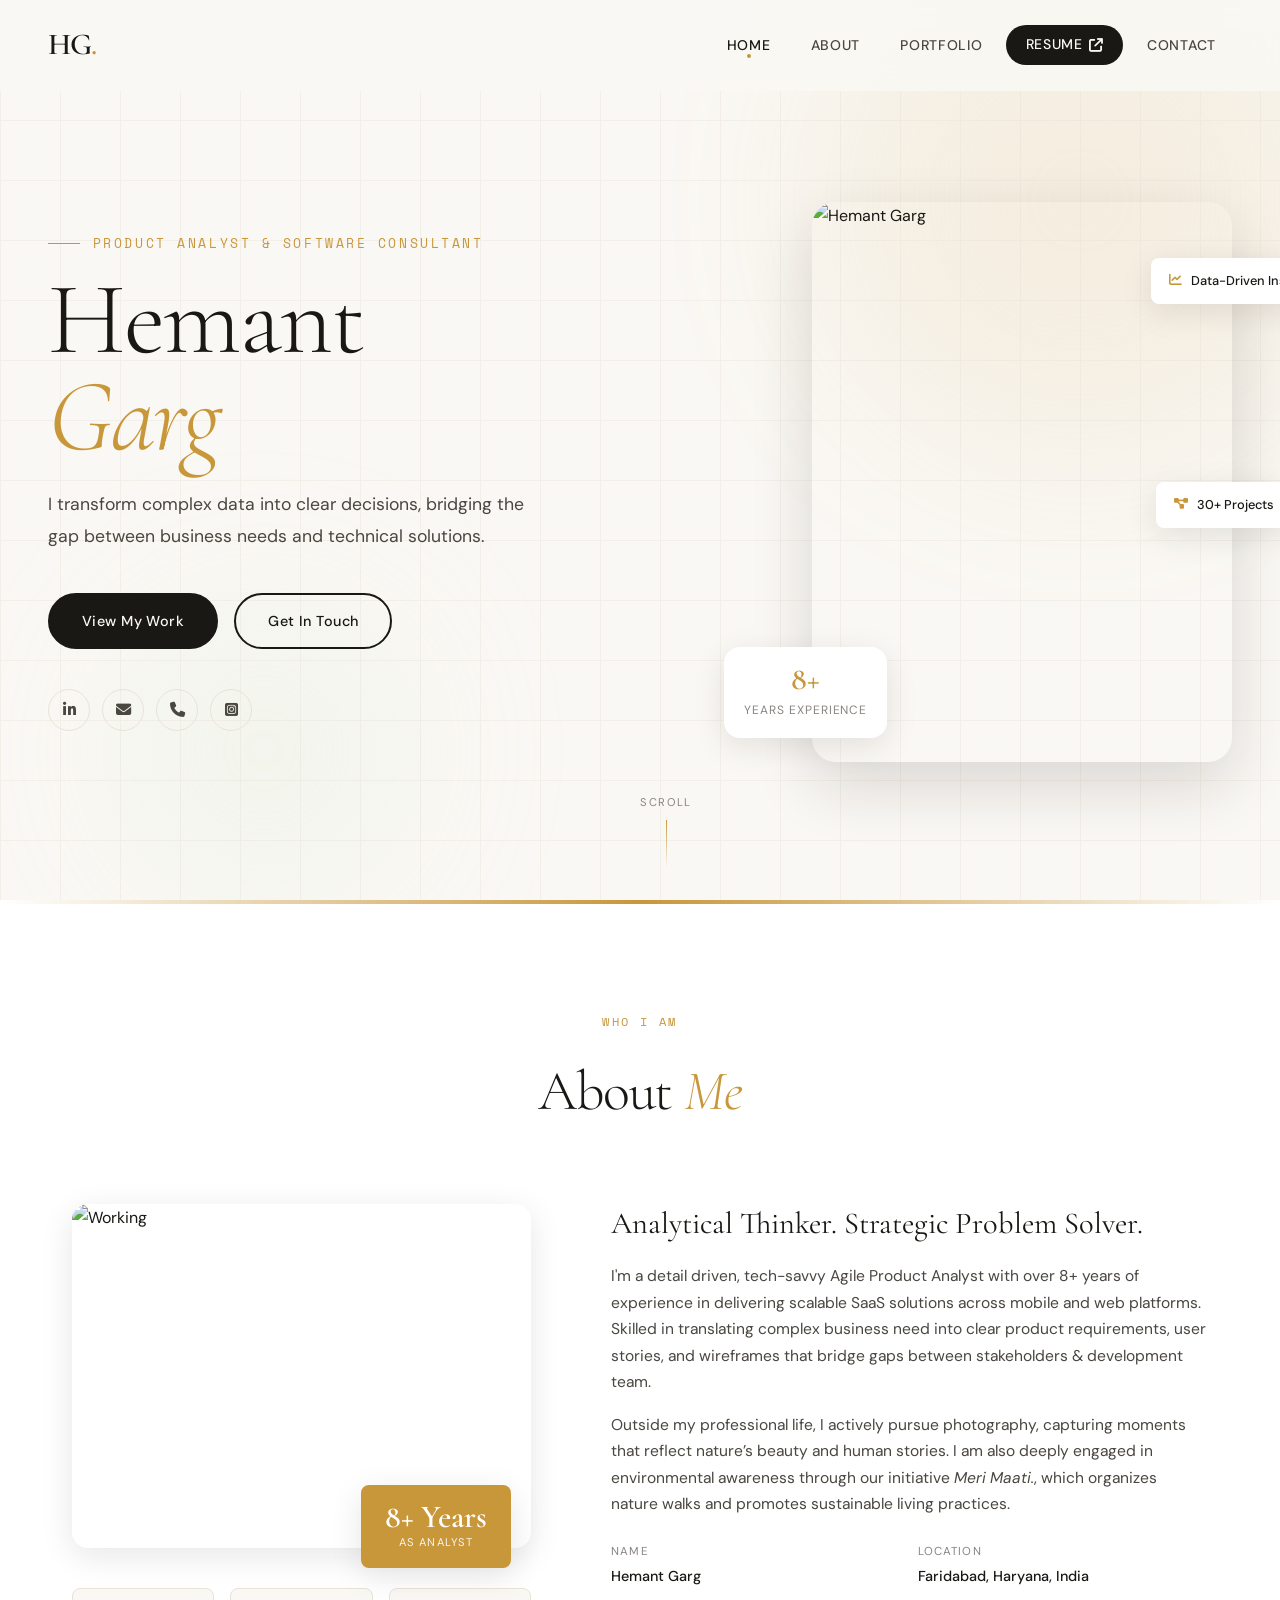
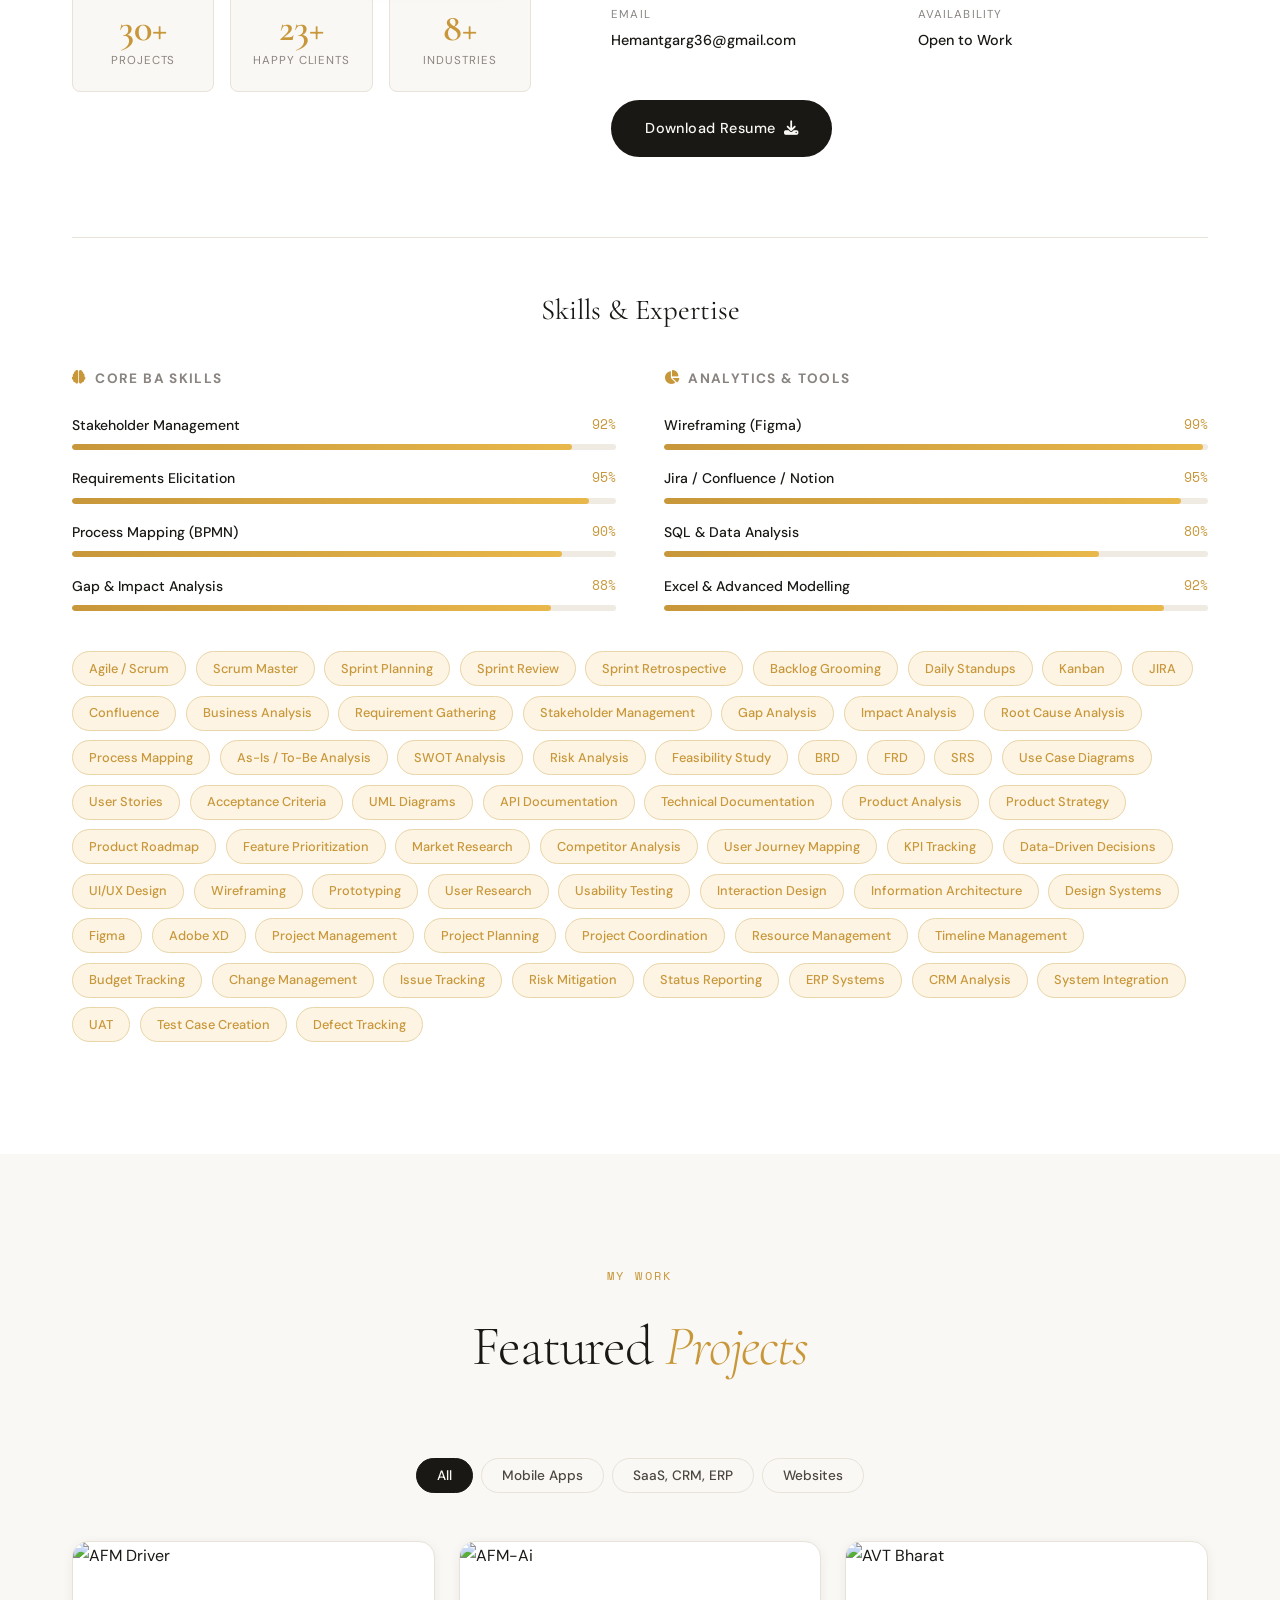
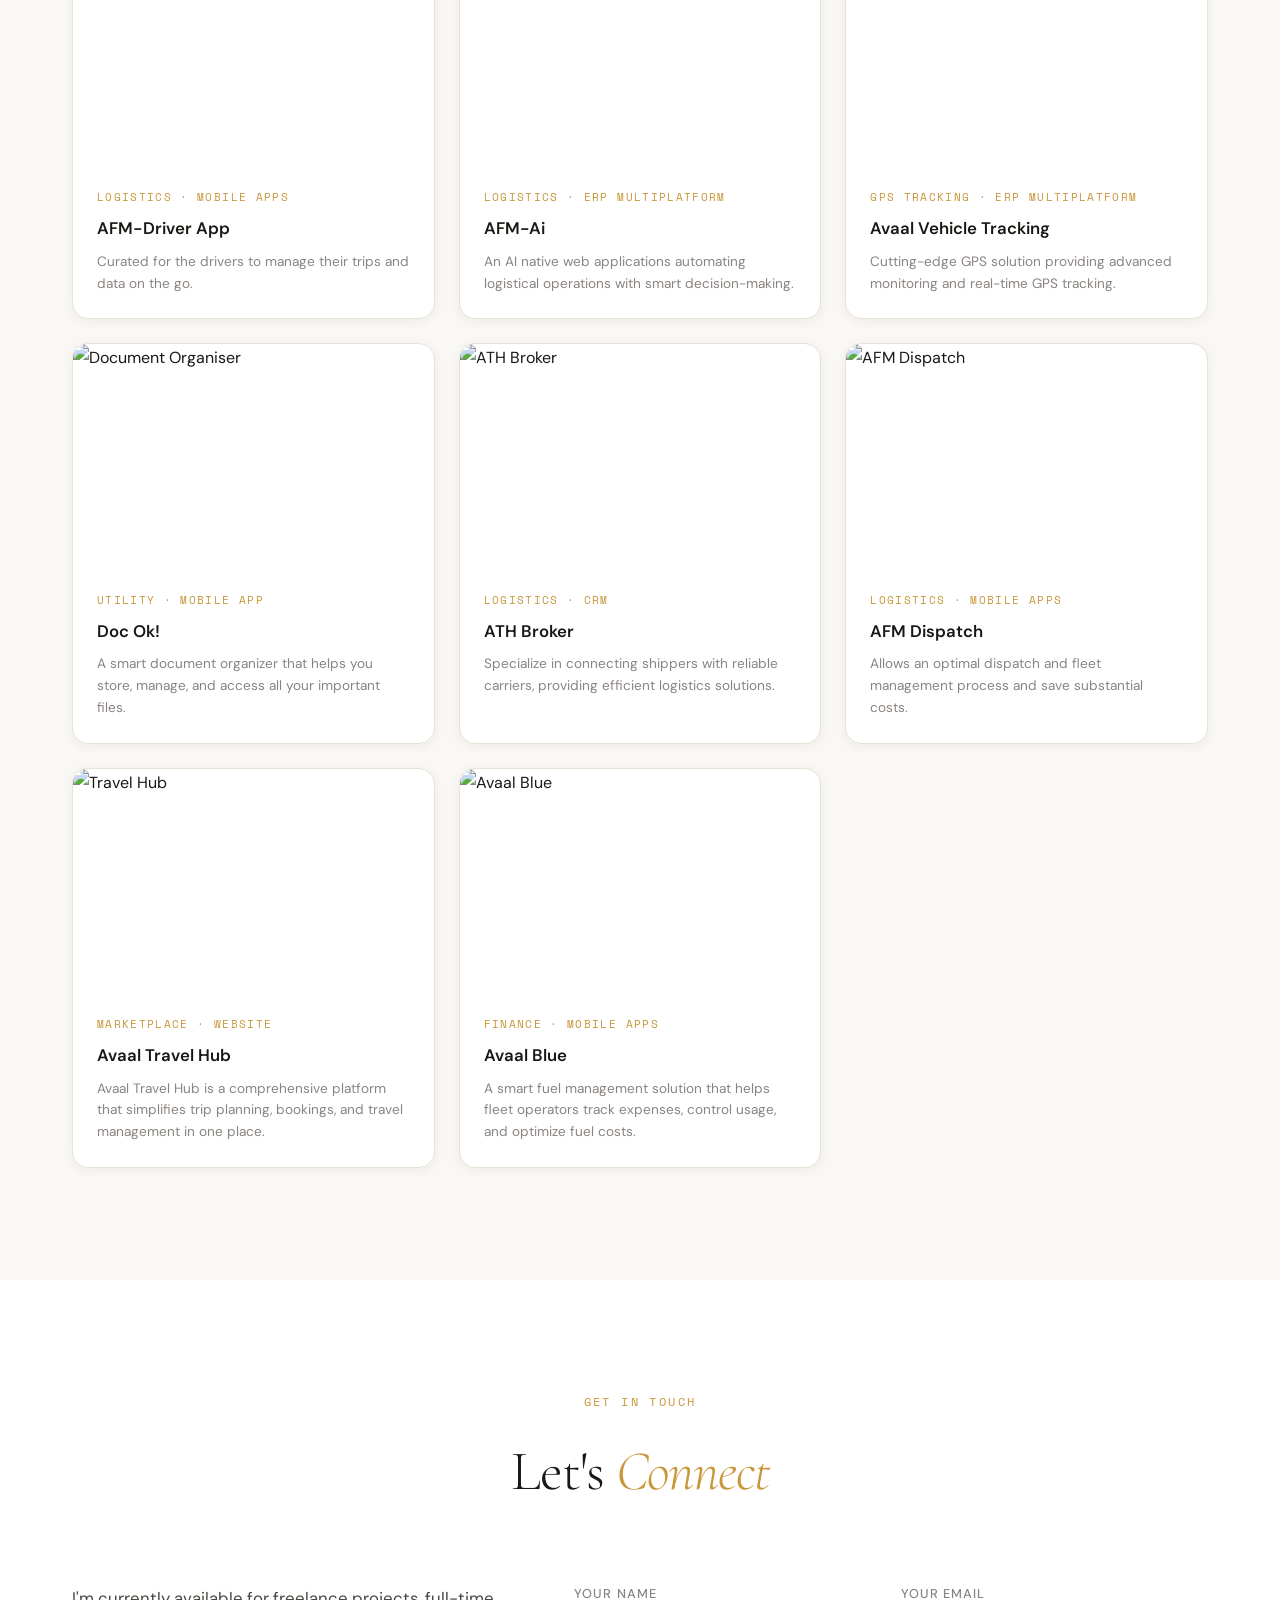
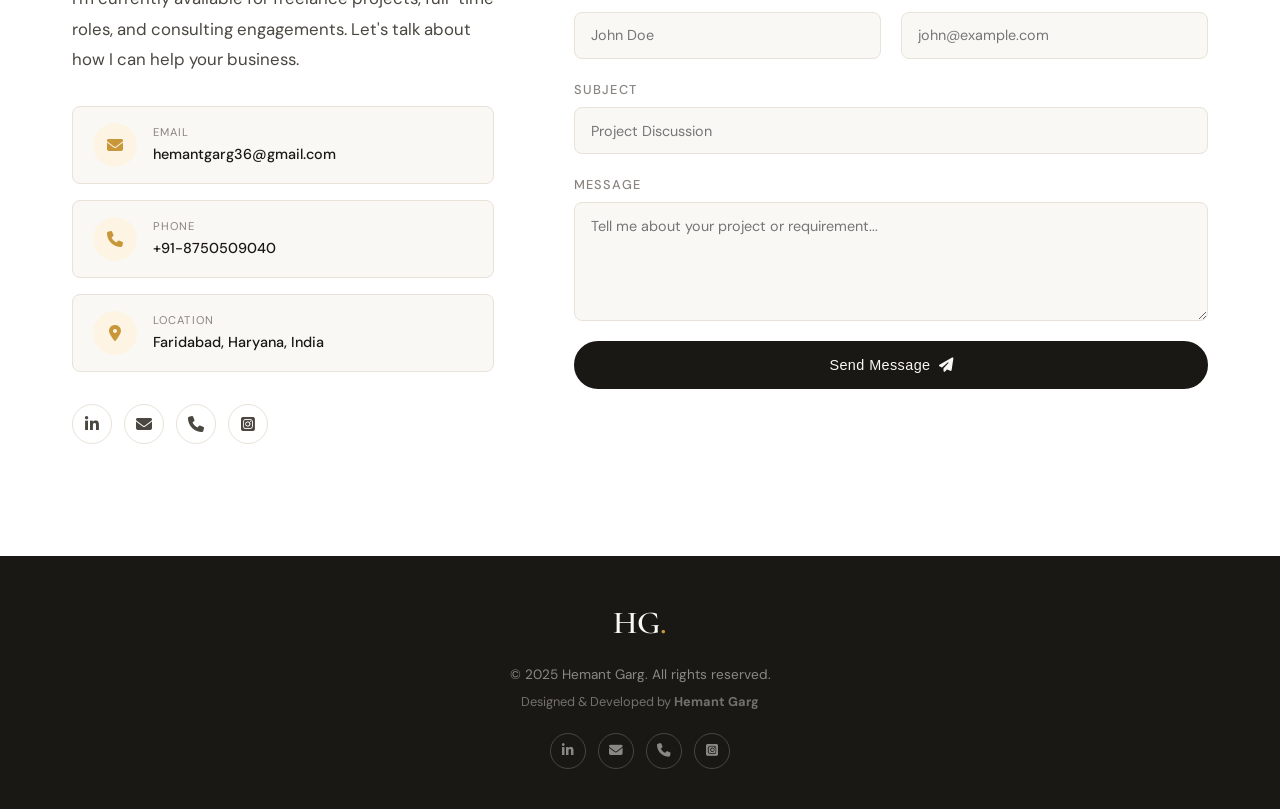
==== index.html @ 03cb3805 "Website Changes" ====
<!DOCTYPE html>
<html lang="en">
<head>
  <meta charset="UTF-8" />
  <meta name="viewport" content="width=device-width, initial-scale=1.0"/>
  
  <title>Hemant Garg | Product Analyst | Scrum Master | Agile | SaaS | Requirement Gathering | Stakeholder Management | UAT | Jira | UI/UX Design</title>
  <meta name="description" content="Hemant Garg is a product analyst having years of experience in IT and Business Analysis, expertise in requirements gathering, process improvement, stakeholder management, documentation, and project coordination. Skilled in Agile methodologies, Jira, Confluence, and SQL." />
  <meta name="keywords" content="Business Analyst, IT Business Analyst, Agile Business Analyst, Requirements Gathering, User Stories, Wireframing, Process Improvement, Project Coordination, SDLC, Data Analysis, Stakeholder Management, Functional Specifications, Use Cases, Business Process Modeling, Jira, Confluence, SQL, UAT, Documentation, Product Development, IT Consulting, Business Analysis Portfolio" />
  
  
  <title>Hemant Garg | Product Analyst</title>
  <link rel="stylesheet" href="css/style.css" />
  <link rel="preconnect" href="https://fonts.googleapis.com">
  <link rel="preconnect" href="https://fonts.gstatic.com" crossorigin>
  <link href="https://fonts.googleapis.com/css2?family=Cormorant+Garamond:ital,wght@0,300;0,400;0,600;1,300;1,400&family=DM+Sans:wght@300;400;500;600&family=Space+Mono:wght@400;700&display=swap" rel="stylesheet">
  <link rel="stylesheet" href="https://cdnjs.cloudflare.com/ajax/libs/font-awesome/6.5.0/css/all.min.css"/>
</head>
<body>

<!-- NAV -->
<nav id="navbar">
  <div class="nav-logo">HG<span class="dot">.</span></div>
  <ul class="nav-links">
    <li><a href="#home" class="nav-link active">Home</a></li>
    <li><a href="#about" class="nav-link">About</a></li>
    <li><a href="#portfolio" class="nav-link">Portfolio</a></li>
    <li><a href="resume.pdf" target="_blank" class="nav-link nav-resume-btn">Resume <i class="fa-solid fa-arrow-up-right-from-square"></i></a></li>
    <li><a href="#contact" class="nav-link">Contact</a></li>
  </ul>
  <div class="hamburger" id="hamburger">
    <span></span><span></span><span></span>
  </div>
</nav>

<!-- MOBILE MENU -->
<div class="mobile-menu" id="mobileMenu">
  <ul>
    <li><a href="#home" onclick="closeMobile()">Home</a></li>
    <li><a href="#about" onclick="closeMobile()">About</a></li>
    <li><a href="#portfolio" onclick="closeMobile()">Portfolio</a></li>
    <li><a href="resume.pdf" target="_blank" onclick="closeMobile()">Resume ↗</a></li>
    <li><a href="#contact" onclick="closeMobile()">Contact</a></li>
  </ul>
</div>

<!-- HERO -->
<section id="home" class="hero">
  <div class="hero-bg">
    <div class="hero-blob blob1"></div>
    <div class="hero-blob blob2"></div>
    <div class="hero-grid"></div>
  </div>
  <div class="hero-content">
    <div class="hero-text">
      <p class="hero-eyebrow reveal-up">Product Analyst & Software Consultant</p>
      <h1 class="hero-name reveal-up delay-1">Hemant<br/><em>Garg</em></h1>
      <p class="hero-tagline reveal-up delay-2">I transform complex data into clear decisions, bridging the gap between business needs and technical solutions.</p>
      <div class="hero-ctas reveal-up delay-3">
        <a href="#portfolio" class="btn-primary">View My Work</a>
        <a href="#contact" class="btn-outline">Get In Touch</a>
      </div>
      <div class="social-links reveal-up delay-4">
        <a target="_blank" href="https://www.linkedin.com/in/hemant-garg-b49b9211a/" title="LinkedIn" aria-label="LinkedIn"><i class="fab fa-linkedin-in"></i></a>
        <a href="mailto:hemantgarg36@gmail.com" class="social-icon" title="Email" aria-label="Email">
            <i class="fas fa-envelope"></i>
        </a>
        <a href="tel:+918750509040" title="Call" aria-label="Call"><i class="fa-solid fa-phone"></i></a>
        <a target="_blank" href="https://www.instagram.com/travloper/" title="Instagram" aria-label="Instagram"><i class="fa-brands fa-square-instagram"></i></a>
      </div>
    </div>
    <div class="hero-image-wrap reveal-right delay-2">
      <div class="hero-img-frame">
        <img src="../portfolio/images/profile.png" alt="Hemant Garg" class="hero-img" />
        <div class="img-badge">
          <span class="badge-num">8+</span>
          <span class="badge-text">Years Experience</span>
        </div>
      </div>
      <div class="floating-card card-1">
        <i class="fas fa-chart-line"></i>
        <span>Data-Driven Insights</span>
      </div>
      <div class="floating-card card-2">
        <i class="fas fa-project-diagram"></i>
        <span>30+ Projects</span>
      </div>
    </div>
  </div>
  <div class="scroll-indicator">
    <span>Scroll</span>
    <div class="scroll-line"></div>
  </div>
</section>

<!-- ABOUT -->
<section id="about" class="about">
  <div class="section-container">
    <div class="section-header">
      <span class="section-label">Who I Am</span>
      <h2 class="section-title">About <em>Me</em></h2>
    </div>
    <div class="about-grid">
      <div class="about-left fade-in">
        <div class="about-img-container">
          <img src="https://images.unsplash.com/photo-1551836022-4c4c79ecde51?w=500&q=80" alt="Working" class="about-img"/>
          <div class="about-exp-badge">
            <div class="exp-number">8+ Years</div>
            <div class="exp-label">as Analyst</div>
          </div>
        </div>
        <div class="about-stats">
          <div class="stat-card">
            <div class="stat-num" data-target="30">0</div>
            <div class="stat-label">Projects</div>
          </div>
          <div class="stat-card">
            <div class="stat-num" data-target="23">0</div>
            <div class="stat-label">Happy Clients</div>
          </div>
          <div class="stat-card">
            <div class="stat-num" data-target="8">0</div>
            <div class="stat-label">Industries</div>
          </div>
        </div>
      </div>
      <div class="about-right fade-in delay-1">
        <h4 class="about-heading">Analytical Thinker. Strategic Problem Solver.</h4>
        <p class="about-text">I'm a detail driven, tech-savvy Agile Product Analyst with over 8+ years of experience in delivering scalable SaaS solutions across mobile and web platforms. Skilled in translating complex business need into clear product requirements, user stories, and wireframes that bridge gaps between stakeholders & development team.</p>
        <p class="about-text">Outside my professional life, I actively pursue photography, capturing moments that reflect nature’s beauty and human stories. I am also deeply engaged in environmental awareness through our initiative <a target="_blank" href="https://merimaati.in"><i>Meri Maati.</i></a>, which organizes nature walks and promotes sustainable living practices.</p>
        <div class="about-info-grid">
          <div class="info-item"><span class="info-label">Name</span><span class="info-val">Hemant Garg</span></div>
          <div class="info-item"><span class="info-label">Location</span><span class="info-val">Faridabad, Haryana, India</span></div>
          <div class="info-item"><span class="info-label">Email</span><span class="info-val">Hemantgarg36@gmail.com</span></div>
          <div class="info-item"><span class="info-label">Availability</span><span class="info-val">Open to Work</span></div>
        </div>
        <a href="resume.pdf" target="_blank" class="btn-primary mt-2">Download Resume <i class="fas fa-download"></i></a>
      </div>
    </div>

    <!-- SKILLS -->
    <div class="skills-section fade-in">
      <h3 class="skills-title">Skills & Expertise</h3>
      <div class="skills-grid">
        <div class="skill-category">
          <h4><i class="fas fa-brain"></i> Core BA Skills</h4>
          <div class="skill-bars">
            <div class="skill-bar-item">
              <div class="skill-bar-label"><span>Stakeholder Management</span><span class="skill-pct">92%</span></div>
              <div class="skill-bar-track"><div class="skill-bar-fill" data-width="92"></div></div>
            </div>
            <div class="skill-bar-item">
              <div class="skill-bar-label"><span>Requirements Elicitation</span><span class="skill-pct">95%</span></div>
              <div class="skill-bar-track"><div class="skill-bar-fill" data-width="95"></div></div>
            </div>
            <div class="skill-bar-item">
              <div class="skill-bar-label"><span>Process Mapping (BPMN)</span><span class="skill-pct">90%</span></div>
              <div class="skill-bar-track"><div class="skill-bar-fill" data-width="90"></div></div>
            </div>
            <div class="skill-bar-item">
              <div class="skill-bar-label"><span>Gap & Impact Analysis</span><span class="skill-pct">88%</span></div>
              <div class="skill-bar-track"><div class="skill-bar-fill" data-width="88"></div></div>
            </div>

          </div>
        </div>
        <div class="skill-category">
          <h4><i class="fas fa-chart-pie"></i> Analytics & Tools</h4>
          <div class="skill-bars">
            <div class="skill-bar-item">
              <div class="skill-bar-label"><span>Wireframing (Figma)</span><span class="skill-pct">99%</span></div>
              <div class="skill-bar-track"><div class="skill-bar-fill" data-width="99"></div></div>
            </div>
            <div class="skill-bar-item">
              <div class="skill-bar-label"><span>Jira / Confluence / Notion</span><span class="skill-pct">95%</span></div>
              <div class="skill-bar-track"><div class="skill-bar-fill" data-width="95"></div></div>
            </div>
            <div class="skill-bar-item">
              <div class="skill-bar-label"><span>SQL & Data Analysis</span><span class="skill-pct">80%</span></div>
              <div class="skill-bar-track"><div class="skill-bar-fill" data-width="80"></div></div>
            </div>
            <div class="skill-bar-item">
              <div class="skill-bar-label"><span>Excel & Advanced Modelling</span><span class="skill-pct">92%</span></div>
              <div class="skill-bar-track"><div class="skill-bar-fill" data-width="92"></div></div>
            </div>
            
          </div>
        </div>
      </div>

      <!-- TAG CLOUD -->
      <div class="tag-cloud">
        <!-- Agile / Scrum -->
        <span class="tag">Agile / Scrum</span>
        <span class="tag">Scrum Master</span>
        <span class="tag">Sprint Planning</span>
        <span class="tag">Sprint Review</span>
        <span class="tag">Sprint Retrospective</span>
        <span class="tag">Backlog Grooming</span>
        <span class="tag">Daily Standups</span>
        <span class="tag">Kanban</span>
        <span class="tag">JIRA</span>
        <span class="tag">Confluence</span>

        <!-- Business Analysis -->
        <span class="tag">Business Analysis</span>
        <span class="tag">Requirement Gathering</span>
        <span class="tag">Stakeholder Management</span>
        <span class="tag">Gap Analysis</span>
        <span class="tag">Impact Analysis</span>
        <span class="tag">Root Cause Analysis</span>
        <span class="tag">Process Mapping</span>
        <span class="tag">As-Is / To-Be Analysis</span>
        <span class="tag">SWOT Analysis</span>
        <span class="tag">Risk Analysis</span>
        <span class="tag">Feasibility Study</span>

        <!-- Documentation -->
        <span class="tag">BRD</span>
        <span class="tag">FRD</span>
        <span class="tag">SRS</span>
        <span class="tag">Use Case Diagrams</span>
        <span class="tag">User Stories</span>
        <span class="tag">Acceptance Criteria</span>
        <span class="tag">UML Diagrams</span>
        <span class="tag">API Documentation</span>
        <span class="tag">Technical Documentation</span>

        <!-- Product Analysis -->
        <span class="tag">Product Analysis</span>
        <span class="tag">Product Strategy</span>
        <span class="tag">Product Roadmap</span>
        <span class="tag">Feature Prioritization</span>
        <span class="tag">Market Research</span>
        <span class="tag">Competitor Analysis</span>
        <span class="tag">User Journey Mapping</span>
        <span class="tag">KPI Tracking</span>
        <span class="tag">Data-Driven Decisions</span>

        <!-- UI/UX -->
        <span class="tag">UI/UX Design</span>
        <span class="tag">Wireframing</span>
        <span class="tag">Prototyping</span>
        <span class="tag">User Research</span>
        <span class="tag">Usability Testing</span>
        <span class="tag">Interaction Design</span>
        <span class="tag">Information Architecture</span>
        <span class="tag">Design Systems</span>
        <span class="tag">Figma</span>
        <span class="tag">Adobe XD</span>

        <!-- Project Management -->
        <span class="tag">Project Management</span>
        <span class="tag">Project Planning</span>
        <span class="tag">Project Coordination</span>
        <span class="tag">Resource Management</span>
        <span class="tag">Timeline Management</span>
        <span class="tag">Budget Tracking</span>
        <span class="tag">Change Management</span>
        <span class="tag">Issue Tracking</span>
        <span class="tag">Risk Mitigation</span>
        <span class="tag">Status Reporting</span>

        <!-- Systems -->
        <span class="tag">ERP Systems</span>
        <span class="tag">CRM Analysis</span>
        <span class="tag">System Integration</span>

        <!-- Testing -->
        <span class="tag">UAT</span>
        <span class="tag">Test Case Creation</span>
        <span class="tag">Defect Tracking</span>
      </div>
    </div>
  </div>
</section>

<!-- PORTFOLIO -->
<section id="portfolio" class="portfolio">
  <div class="section-container">
    <div class="section-header">
      <span class="section-label">My Work</span>
      <h2 class="section-title">Featured <em>Projects</em></h2>
    </div>
    <div class="portfolio-filter fade-in">
      <button class="filter-btn active" data-filter="all">All</button>
      <button class="filter-btn" data-filter="mobile">Mobile Apps</button>
      <button class="filter-btn" data-filter="web">SaaS, CRM, ERP</button>
      <button class="filter-btn" data-filter="website">Websites</button>
    </div>
    <div class="portfolio-grid">

        <div class="portfolio-card fade-in" data-category="mobile" data-project="0">
          <div class="portfolio-img-wrap">
            <img src="../portfolio/images/AFMDriver-Thumbnail.png" alt="AFM Driver" />
            <div class="portfolio-overlay">
              <span class="overlay-label">View More Details</span>
              <i class="fas fa-arrow-right"></i>
            </div>
          </div>
          <div class="portfolio-info">
            <span class="portfolio-tag">Logistics · Mobile Apps</span>
            <h3>AFM-Driver App</h3>
            <p>Curated for the drivers to manage their trips and data on the go.</p>
          </div>
        </div>
        
        <!-------------------------------------------------------------------------------------------------------------------------------->
        <!-------------------------------------------------------------------------------------------------------------------------------->
        
        <div class="portfolio-card fade-in" data-category="web" data-project="1">
          <div class="portfolio-img-wrap">
            <img src="../portfolio/images/AFMAi-Thumbnail.png" alt="AFM-Ai" />
            <div class="portfolio-overlay">
              <span class="overlay-label">View More Details</span>
              <i class="fas fa-arrow-right"></i>
            </div>
          </div>
          <div class="portfolio-info">
            <span class="portfolio-tag">Logistics · ERP Multiplatform</span>
            <h3>AFM-Ai</h3>
            <p>An AI native web applications automating logistical operations with smart decision-making.</p>
          </div>
        </div>
        
        <!-------------------------------------------------------------------------------------------------------------------------------->
        <!-------------------------------------------------------------------------------------------------------------------------------->
        
        <div class="portfolio-card fade-in" data-category="mobile" data-project="2">
          <div class="portfolio-img-wrap">
            <img src="../portfolio/images/AVT-Thumbnail.png" alt="AVT Bharat" />
            <div class="portfolio-overlay">
              <span class="overlay-label">View More Details</span>
              <i class="fas fa-arrow-right"></i>
            </div>
          </div>
          <div class="portfolio-info">
            <span class="portfolio-tag">GPS Tracking · ERP Multiplatform</span>
            <h3>Avaal Vehicle Tracking</h3>
            <p>Cutting-edge GPS solution providing advanced monitoring and real-time GPS tracking.</p>
          </div>
        </div>
        
        <!-------------------------------------------------------------------------------------------------------------------------------->
        <!-------------------------------------------------------------------------------------------------------------------------------->
        
        <div class="portfolio-card fade-in" data-category="mobile" data-project="3">
          <div class="portfolio-img-wrap">
            <img src="../portfolio/images/DocOk_Thumbnail.png" alt="Document Organiser" />
            <div class="portfolio-overlay">
              <span class="overlay-label">View More Details</span>
              <i class="fas fa-arrow-right"></i>
            </div>
          </div>
          <div class="portfolio-info">
            <span class="portfolio-tag">Utility · Mobile App</span>
            <h3>Doc Ok!</h3>
            <p>A smart document organizer that helps you store, manage, and access all your important files.</p>
          </div>
        </div>
        
        <!-------------------------------------------------------------------------------------------------------------------------------->
        <!-------------------------------------------------------------------------------------------------------------------------------->
        
        <div class="portfolio-card fade-in" data-category="mobile" data-project="4">
          <div class="portfolio-img-wrap">
            <img src="../portfolio/images/ATH_Thumbnail.png" alt="ATH Broker" />
            <div class="portfolio-overlay">
              <span class="overlay-label">View More Details</span>
              <i class="fas fa-arrow-right"></i>
            </div>
          </div>
          <div class="portfolio-info">
            <span class="portfolio-tag">Logistics · CRM</span>
            <h3>ATH Broker</h3>
            <p>Specialize in connecting shippers with reliable carriers, providing efficient logistics solutions.</p>
          </div>
        </div>
        
        <!-------------------------------------------------------------------------------------------------------------------------------->
        <!-------------------------------------------------------------------------------------------------------------------------------->
        
        <div class="portfolio-card fade-in" data-category="mobile" data-project="5">
          <div class="portfolio-img-wrap">
            <img src="../portfolio/images/AFMDispatch-Thumbnail.png" alt="AFM Dispatch" />
            <div class="portfolio-overlay">
              <span class="overlay-label">View More Details</span>
              <i class="fas fa-arrow-right"></i>
            </div>
          </div>
          <div class="portfolio-info">
            <span class="portfolio-tag">Logistics · Mobile Apps</span>
            <h3>AFM Dispatch</h3>
            <p>Allows an optimal dispatch and fleet management process and save substantial costs.</p>
          </div>
        </div>
        
        <!-------------------------------------------------------------------------------------------------------------------------------->
        <!-------------------------------------------------------------------------------------------------------------------------------->
        
        <div class="portfolio-card fade-in" data-category="website" data-project="6">
          <div class="portfolio-img-wrap">
            <img src="../portfolio/images/AvaalTravelHub-Thumbnail.png" alt="Travel Hub" />
            <div class="portfolio-overlay">
              <span class="overlay-label">View More Details</span>
              <i class="fas fa-arrow-right"></i>
            </div>
          </div>
          <div class="portfolio-info">
            <span class="portfolio-tag">Marketplace · Website</span>
            <h3>Avaal Travel Hub</h3>
            <p>Avaal Travel Hub is a comprehensive platform that simplifies trip planning, bookings, and travel management in one place.</p>
          </div>
        </div>
        
        <!-------------------------------------------------------------------------------------------------------------------------------->
        <!-------------------------------------------------------------------------------------------------------------------------------->
        
        <div class="portfolio-card fade-in" data-category="mobile" data-project="7">
          <div class="portfolio-img-wrap">
            <img src="../portfolio/images/AvaalBlue-Thumbnail.png" alt="Avaal Blue" />
            <div class="portfolio-overlay">
              <span class="overlay-label">View More Details</span>
              <i class="fas fa-arrow-right"></i>
            </div>
          </div>
          <div class="portfolio-info">
            <span class="portfolio-tag">Finance · Mobile Apps</span>
            <h3>Avaal Blue</h3>
            <p>A smart fuel management solution that helps fleet operators track expenses, control usage, and optimize fuel costs.</p>
          </div>
        </div>
        
        <!-------------------------------------------------------------------------------------------------------------------------------->
        <!-------------------------------------------------------------------------------------------------------------------------------->
        
<!--        <div class="portfolio-card fade-in" data-category="web" data-project="8">-->
<!--          <div class="portfolio-img-wrap">-->
<!--            <img src="https://images.unsplash.com/photo-1551288049-bebda4e38f71?w=600&q=80" alt="Skillbowl" />-->
<!--            <div class="portfolio-overlay">-->
<!--              <span class="overlay-label">View More Details</span>-->
<!--              <i class="fas fa-arrow-right"></i>-->
<!--            </div>-->
<!--          </div>-->
<!--          <div class="portfolio-info">-->
<!--            <span class="portfolio-tag">EdTech · Marketplace</span>-->
<!--            <h3>Skillbowl</h3>-->
<!--            <p>An engaging platform where children participate in contests and learn through healthy competition.</p>-->
<!--          </div>-->
<!--        </div>-->
        
        <!-------------------------------------------------------------------------------------------------------------------------------->
        <!-------------------------------------------------------------------------------------------------------------------------------->
        
<!--        <div class="portfolio-card fade-in" data-category="mobile" data-project="9">-->
<!--          <div class="portfolio-img-wrap">-->
<!--            <img src="https://images.unsplash.com/photo-1551288049-bebda4e38f71?w=600&q=80" alt="Secondbuy" />-->
<!--            <div class="portfolio-overlay">-->
<!--              <span class="overlay-label">View More Details</span>-->
<!--              <i class="fas fa-arrow-right"></i>-->
<!--            </div>-->
<!--          </div>-->
<!--          <div class="portfolio-info">-->
<!--            <span class="portfolio-tag">eCommerce · Marketplace</span>-->
<!--            <h3>Secondbuy</h3>-->
<!--            <p>A marketplace for buying and selling new and used machinery, connecting businesses with reliable equipment solutions.</p>-->
<!--          </div>-->
<!--        </div>-->

    </div>
  </div>
</section>

<!-- CONTACT -->
<section id="contact" class="contact">
  <div class="section-container">
    <div class="section-header">
      <span class="section-label">Get In Touch</span>
      <h2 class="section-title">Let's <em>Connect</em></h2>
    </div>
    <div class="contact-grid">
      <div class="contact-left fade-in">
        <p class="contact-intro">I'm currently available for freelance projects, full-time roles, and consulting engagements. Let's talk about how I can help your business.</p>
        <div class="contact-cards">
          <a href="mailto:hemantgarg36@gmail.com" class="contact-card">
            <div class="contact-icon"><i class="fas fa-envelope"></i></div>
            <div><div class="contact-card-label">Email</div><div class="contact-card-val">hemantgarg36@gmail.com</div></div>
          </a>
          <a href="tel:+918750509040" class="contact-card">
            <div class="contact-icon"><i class="fas fa-phone"></i></div>
            <div><div class="contact-card-label">Phone</div><div class="contact-card-val">+91-8750509040</div></div>
          </a>
          <div class="contact-card">
            <div class="contact-icon"><i class="fas fa-map-marker-alt"></i></div>
            <div><div class="contact-card-label">Location</div><div class="contact-card-val">Faridabad, Haryana, India</div></div>
          </div>
        </div>
        <div class="contact-social">
          <a target="_blank" href="https://www.linkedin.com/in/hemant-garg-b49b9211a/" class="social-icon" title="LinkedIn" aria-label="LinkedIn"><i class="fab fa-linkedin-in"></i></a>
          <a href="mailto:hemantgarg36@gmail.com" class="social-icon" title="Email" aria-label="Email">
              <i class="fas fa-envelope"></i>
          </a>
          <a href="tel:+918750509040" class="social-icon" title="Call" aria-label="Call"><i class="fa-solid fa-phone"></i></a>
          <a target="_blank" href="https://www.instagram.com/travloper/" class="social-icon" title="Instagram" aria-label="Instagram"><i class="fa-brands fa-square-instagram"></i></a>
        </div>
      </div>
      <div class="contact-right fade-in delay-1">
        <form class="contact-form" onsubmit="handleForm(event)">
          <div class="form-row">
            <div class="form-group">
              <label>Your Name</label>
              <input type="text" name="name" placeholder="John Doe" required />
            </div>
            <div class="form-group">
              <label>Your Email</label>
              <input type="email" name="email" placeholder="john@example.com" required />
            </div>
          </div>
          <div class="form-group">
            <label>Subject</label>
            <input type="text" name="subject" placeholder="Project Discussion" />
          </div>
          <div class="form-group">
            <label>Message</label>
            <textarea rows="5" name="message" placeholder="Tell me about your project or requirement..." required></textarea>
          </div>
          <button type="submit" class="btn-primary btn-full">Send Message <i class="fas fa-paper-plane"></i></button>
          <div class="form-success" id="formSuccess">✅ Message sent! I'll get back to you soon.</div>
        </form>
      </div>
    </div>
  </div>
</section>

<!-- FOOTER -->
<footer class="footer">
  <div class="footer-inner">
    <div class="footer-logo">HG<span class="dot">.</span></div>
    <p class="footer-copy">© 2025 Hemant Garg. All rights reserved.</p>
    <p class="footer-credit">Designed & Developed by <strong>Hemant Garg</strong></p>
    <div class="footer-social">
        <a target="_blank" href="https://www.linkedin.com/in/hemant-garg-b49b9211a/" title="LinkedIn" aria-label="LinkedIn"><i class="fab fa-linkedin-in"></i></a>
        <a href="mailto:hemantgarg36@gmail.com" class="social-icon" title="Email" aria-label="Email">
            <i class="fas fa-envelope"></i>
        </a>
        <a href="tel:+918750509040" title="Call" aria-label="Call"><i class="fa-solid fa-phone"></i></a>
        <a target="_blank" href="https://www.instagram.com/travloper/" title="Instagram" aria-label="Instagram"><i class="fa-brands fa-square-instagram"></i></a>
    </div>
  </div>
</footer>

<!-- SCROLL TO TOP -->
<button class="scroll-top" id="scrollTop" onclick="scrollToTop()" title="Back to top">
  <i class="fas fa-arrow-up"></i>
</button>

<!-- PROJECT MODAL -->
<div class="modal-overlay" id="modalOverlay">
  <div class="modal" id="projectModal">
    <button class="modal-close" id="modalClose"><i class="fas fa-times"></i></button>
    <div class="modal-body" id="modalBody"></div>
  </div>
</div>

<script src="js/projects.js"></script>
<script src="js/main.js"></script>
<script src="https://cdn.jsdelivr.net/npm/@emailjs/browser@4/dist/email.min.js"></script>
<script>
  emailjs.init("bt5Ey2g_th8b3EEEM");
</script>
</body>
</html>
---- css/style.css ----
/* ===========================
   ROOT & RESET
=========================== */
:root {
  --cream: #faf8f4;
  --white: #ffffff;
  --ink: #1a1814;
  --ink-light: #4a4640;
  --ink-muted: #8a8480;
  --gold: #c8973a;
  --gold-light: #e8b84b;
  --gold-pale: #fdf4e3;
  --sand: #f0ebe2;
  --border: #e8e2d8;
  --shadow-sm: 0 2px 12px rgba(26,24,20,0.06);
  --shadow-md: 0 8px 32px rgba(26,24,20,0.10);
  --shadow-lg: 0 24px 64px rgba(26,24,20,0.14);
  --radius: 16px;
  --radius-sm: 8px;
  --transition: 0.35s cubic-bezier(0.4, 0, 0.2, 1);
}

*, *::before, *::after { box-sizing: border-box; margin: 0; padding: 0; }
html { scroll-behavior: smooth; font-size: 16px; }

body {
  font-family: 'DM Sans', sans-serif;
  background: var(--cream);
  color: var(--ink);
  overflow-x: hidden;
  line-height: 1.7;
}

img { max-width: 100%; display: block; }
a { text-decoration: none; color: inherit; }
ul { list-style: none; }

.section-container { max-width: 1200px; margin: 0 auto; padding: 0 2rem; }

/* ===========================
   NAV
=========================== */
#navbar {
  position: fixed; top: 0; left: 0; right: 0; z-index: 1000;
  display: flex; align-items: center; justify-content: space-between;
  padding: 1.2rem 3rem;
  background: rgba(250,248,244,0.85);
  backdrop-filter: blur(16px);
  border-bottom: 1px solid transparent;
  transition: var(--transition);
}
#navbar.scrolled {
  border-bottom-color: var(--border);
  box-shadow: var(--shadow-sm);
}
.nav-logo {
  font-family: 'Cormorant Garamond', serif;
  font-size: 1.9rem; font-weight: 600; letter-spacing: -0.03em;
  color: var(--ink);
}
.nav-logo .dot { color: var(--gold); }
.nav-links { display: flex; align-items: center; gap: 0.5rem; }
.nav-link {
  font-size: 0.875rem; font-weight: 500; letter-spacing: 0.05em; text-transform: uppercase;
  color: var(--ink-light); padding: 0.5rem 1rem; border-radius: 100px;
  transition: var(--transition); position: relative;
}
.nav-link:hover, .nav-link.active { color: var(--ink); }
.nav-link.active::after {
  content: ''; position: absolute; bottom: 4px; left: 50%; transform: translateX(-50%);
  width: 4px; height: 4px; border-radius: 50%; background: var(--gold);
}
.nav-resume-btn {
  background: var(--ink); color: var(--cream) !important;
  padding: 0.5rem 1.2rem; border-radius: 100px;
  display: flex; align-items: center; gap: 0.4rem;
}
.nav-resume-btn:hover { background: var(--gold); }

.hamburger { display: none; flex-direction: column; gap: 5px; cursor: pointer; }
.hamburger span { width: 24px; height: 2px; background: var(--ink); transition: var(--transition); display: block; }

.mobile-menu {
  display: none; position: fixed; top: 0; left: 0; right: 0; bottom: 0;
  background: var(--white); z-index: 999; flex-direction: column;
  align-items: center; justify-content: center;
}
.mobile-menu.open { display: flex; }
.mobile-menu ul { text-align: center; }
.mobile-menu li { margin: 1.5rem 0; }
.mobile-menu a {
  font-family: 'Cormorant Garamond', serif; font-size: 2.5rem; font-weight: 400;
  color: var(--ink); transition: var(--transition);
}
.mobile-menu a:hover { color: var(--gold); }

/* ===========================
   HERO
=========================== */
.hero {
  min-height: 100vh; display: flex; align-items: center;
  position: relative; overflow: hidden;
  padding: 8rem 3rem 4rem;
}
.hero-bg {
  position: absolute; inset: 0; pointer-events: none;
}
.hero-blob {
  position: absolute; border-radius: 50%;
  filter: blur(80px); opacity: 0.35;
}
.blob1 {
  width: 600px; height: 600px;
  background: radial-gradient(circle, #e8d5b0 0%, #c8973a33 60%, transparent 80%);
  top: -100px; right: -100px;
  animation: blobFloat 8s ease-in-out infinite;
}
.blob2 {
  width: 400px; height: 400px;
  background: radial-gradient(circle, #d4e8d0 0%, transparent 70%);
  bottom: -50px; left: 5%;
  animation: blobFloat 10s ease-in-out infinite reverse;
}
.hero-grid {
  position: absolute; inset: 0;
  background-image: linear-gradient(var(--border) 1px, transparent 1px),
    linear-gradient(90deg, var(--border) 1px, transparent 1px);
  background-size: 60px 60px;
  opacity: 0.4;
}
@keyframes blobFloat {
  0%, 100% { transform: translate(0, 0) scale(1); }
  33% { transform: translate(20px, -20px) scale(1.05); }
  66% { transform: translate(-15px, 15px) scale(0.95); }
}
.hero-content {
  max-width: 1200px; margin: 0 auto; width: 100%;
  display: flex; align-items: center; gap: 4rem;
  position: relative; z-index: 1;
}
.hero-text { flex: 1; }
.hero-eyebrow {
  font-family: 'Space Mono', monospace; font-size: 0.8rem;
  letter-spacing: 0.2em; text-transform: uppercase;
  color: var(--gold); margin-bottom: 1rem;
  display: flex; align-items: center; gap: 0.8rem;
}
.hero-eyebrow::before {
  content: ''; width: 32px; height: 1px; background: var(--gold);
}
.hero-name {
  font-family: 'Cormorant Garamond', serif;
  font-size: clamp(3.5rem, 8vw, 7rem);
  font-weight: 300; line-height: 0.95; letter-spacing: -0.02em;
  color: var(--ink); margin-bottom: 1.5rem;
}
.hero-name em { font-style: italic; color: var(--gold); }
.hero-tagline {
  font-size: 1.1rem; color: var(--ink-light); max-width: 480px;
  margin-bottom: 2.5rem; line-height: 1.8;
}
.hero-ctas { display: flex; gap: 1rem; flex-wrap: wrap; margin-bottom: 2.5rem; }

/* Buttons */
.btn-primary {
  display: inline-flex; align-items: center; gap: 0.5rem;
  background: var(--ink); color: var(--cream);
  padding: 0.875rem 2rem; border-radius: 100px;
  font-size: 0.9rem; font-weight: 500; letter-spacing: 0.03em;
  transition: var(--transition); border: 2px solid var(--ink);
}
.btn-primary:hover { background: var(--gold); border-color: var(--gold); transform: translateY(-2px); box-shadow: 0 8px 24px rgba(200,151,58,0.35); }
.btn-outline {
  display: inline-flex; align-items: center; gap: 0.5rem;
  background: transparent; color: var(--ink);
  padding: 0.875rem 2rem; border-radius: 100px;
  font-size: 0.9rem; font-weight: 500; letter-spacing: 0.03em;
  border: 2px solid var(--ink); transition: var(--transition);
}
.btn-outline:hover { background: var(--ink); color: var(--cream); transform: translateY(-2px); }
.mt-2 { margin-top: 1.5rem; }

.social-links { display: flex; gap: 0.75rem; }
.social-links a {
  width: 42px; height: 42px; border-radius: 50%;
  border: 1.5px solid var(--border);
  display: flex; align-items: center; justify-content: center;
  color: var(--ink-light); font-size: 0.95rem;
  transition: var(--transition);
}
.social-links a:hover { border-color: var(--gold); color: var(--gold); transform: translateY(-3px); }

.hero-image-wrap {
  flex: 0 0 420px; position: relative;
}
.hero-img-frame {
  position: relative; border-radius: 24px; overflow: visible;
}
.hero-img {
  width: 100%; border-radius: 24px; aspect-ratio: 3/4; object-fit: cover;
  box-shadow: var(--shadow-lg);
}
.img-badge {
  position: absolute; bottom: 24px; left: -88px;
  background: var(--white); border-radius: var(--radius);
  padding: 1rem 1.25rem; box-shadow: var(--shadow-md);
  text-align: center;
}
.badge-num { font-family: 'Cormorant Garamond', serif; font-size: 2rem; font-weight: 600; color: var(--gold); line-height: 1; display: block; }
.badge-text { font-size: 0.75rem; color: var(--ink-muted); text-transform: uppercase; letter-spacing: 0.08em; }

.floating-card {
  position: absolute; background: var(--white);
  border-radius: var(--radius-sm); padding: 0.75rem 1.1rem;
  display: flex; align-items: center; gap: 0.6rem;
  box-shadow: var(--shadow-md); font-size: 0.8rem; font-weight: 500;
  color: var(--ink); white-space: nowrap;
}
.floating-card i { color: var(--gold); }
.card-1 { top: 10%; right: -102px; animation: floatCard 6s ease-in-out infinite; }
.card-2 { top: 50%; right: -60px; animation: floatCard 8s ease-in-out infinite 2s; }
@keyframes floatCard {
  0%, 100% { transform: translateY(0); }
  50% { transform: translateY(-10px); }
}

.scroll-indicator {
  position: absolute; bottom: 2rem; left: 50%; transform: translateX(-50%);
  display: flex; flex-direction: column; align-items: center; gap: 0.5rem;
  color: var(--ink-muted); font-size: 0.7rem; letter-spacing: 0.15em; text-transform: uppercase;
  animation: fadeInUp 1s 1.5s both;
}
.scroll-line {
  width: 1px; height: 48px; background: linear-gradient(to bottom, var(--gold), transparent);
  animation: scrollPulse 2s ease-in-out infinite;
}
@keyframes scrollPulse {
  0%, 100% { opacity: 1; transform: scaleY(1); }
  50% { opacity: 0.4; transform: scaleY(0.8); }
}

/* ===========================
   SECTION HEADERS
=========================== */
.section-header { text-align: center; margin-bottom: 4rem; }
.section-label {
  font-family: 'Space Mono', monospace; font-size: 0.75rem;
  letter-spacing: 0.2em; text-transform: uppercase;
  color: var(--gold); display: block; margin-bottom: 0.75rem;
}
.section-title {
  font-family: 'Cormorant Garamond', serif;
  font-size: clamp(2.2rem, 5vw, 3.5rem);
  font-weight: 300; color: var(--ink); letter-spacing: -0.02em;
}
.section-title em { font-style: italic; color: var(--gold); }

/* ===========================
   ABOUT
=========================== */
.about {
  padding: 7rem 0; background: var(--white);
  position: relative;
}
.about::before {
  content: ''; position: absolute; top: 0; left: 0; right: 0;
  height: 4px;
  background: linear-gradient(90deg, transparent, var(--gold), transparent);
}
.about-grid { display: grid; grid-template-columns: 1fr 1.3fr; gap: 5rem; margin-bottom: 5rem; align-items: start; }

.about-img-container { position: relative; margin-bottom: 2rem; }
.about-img { border-radius: var(--radius); width: 100%; aspect-ratio: 4/3; object-fit: cover; box-shadow: var(--shadow-md); }
.about-exp-badge {
  position: absolute; bottom: -20px; right: 20px;
  background: var(--gold); color: var(--white);
  border-radius: var(--radius-sm); padding: 1rem 1.5rem;
  text-align: center; box-shadow: var(--shadow-md);
}
.exp-number { font-family: 'Cormorant Garamond', serif; font-size: 2rem; font-weight: 600; line-height: 1; }
.exp-label { font-size: 0.7rem; text-transform: uppercase; letter-spacing: 0.1em; opacity: 0.9; }
.about-stats { display: grid; grid-template-columns: repeat(3, 1fr); gap: 1rem; margin-top: 2.5rem; }
.stat-card {
  background: var(--cream); border-radius: var(--radius-sm);
  padding: 1.25rem; text-align: center; border: 1px solid var(--border);
}
.stat-num {
  font-family: 'Cormorant Garamond', serif; font-size: 2.4rem;
  font-weight: 600; color: var(--gold); line-height: 1;
}
.stat-label { font-size: 0.72rem; color: var(--ink-muted); text-transform: uppercase; letter-spacing: 0.08em; margin-top: 0.25rem; }

.about-heading {
  font-family: 'Cormorant Garamond', serif; font-size: 1.9rem;
  font-weight: 400; color: var(--ink); margin-bottom: 1.25rem; line-height: 1.3;
}
.about-text { color: var(--ink-light); margin-bottom: 1rem; font-size: 0.975rem; }
.about-info-grid { display: grid; grid-template-columns: 1fr 1fr; gap: 1rem; margin: 1.5rem 0; }
.info-item { display: flex; flex-direction: column; gap: 0.2rem; }
.info-label { font-size: 0.72rem; text-transform: uppercase; letter-spacing: 0.1em; color: var(--ink-muted); }
.info-val { font-size: 0.9rem; font-weight: 500; color: var(--ink); }

/* SKILLS */
.skills-section { padding-top: 3rem; border-top: 1px solid var(--border); }
.skills-title {
  font-family: 'Cormorant Garamond', serif; font-size: 1.8rem;
  font-weight: 400; margin-bottom: 2rem; text-align: center;
}
.skills-grid { display: grid; grid-template-columns: 1fr 1fr; gap: 3rem; margin-bottom: 2.5rem; }
.skill-category h4 {
  font-size: 0.85rem; text-transform: uppercase; letter-spacing: 0.1em;
  color: var(--ink-muted); margin-bottom: 1.5rem;
  display: flex; align-items: center; gap: 0.5rem;
}
.skill-category h4 i { color: var(--gold); }
.skill-bars { display: flex; flex-direction: column; gap: 1.1rem; }
.skill-bar-item {}
.skill-bar-label {
  display: flex; justify-content: space-between;
  font-size: 0.875rem; font-weight: 500; margin-bottom: 0.4rem;
  color: var(--ink);
}
.skill-pct { color: var(--gold); font-family: 'Space Mono', monospace; font-size: 0.8rem; }
.skill-bar-track {
  height: 6px; background: var(--sand); border-radius: 3px; overflow: hidden;
}
.skill-bar-fill {
  height: 100%; background: linear-gradient(90deg, var(--gold), var(--gold-light));
  border-radius: 3px; width: 0; transition: width 1.2s cubic-bezier(0.4, 0, 0.2, 1);
}

.tag-cloud { display: flex; flex-wrap: wrap; gap: 0.6rem; }
.tag {
  background: var(--gold-pale); color: var(--gold);
  border: 1px solid #e8d5a8; border-radius: 100px;
  padding: 0.35rem 1rem; font-size: 0.8rem; font-weight: 500;
  transition: var(--transition); cursor: default;
}
.tag:hover { background: var(--gold); color: var(--white); border-color: var(--gold); transform: translateY(-2px); }

/* ===========================
   PORTFOLIO
=========================== */
.portfolio { padding: 7rem 0; background: var(--cream); }
.portfolio-filter { display: flex; gap: 0.5rem; justify-content: center; margin-bottom: 3rem; flex-wrap: wrap; }
.filter-btn {
  padding: 0.5rem 1.25rem; border-radius: 100px;
  border: 1.5px solid var(--border); background: transparent;
  font-size: 0.85rem; font-weight: 500; color: var(--ink-light);
  cursor: pointer; transition: var(--transition); font-family: 'DM Sans', sans-serif;
}
.filter-btn.active, .filter-btn:hover {
  background: var(--ink); color: var(--cream); border-color: var(--ink);
}

.portfolio-grid {
  display: grid; grid-template-columns: repeat(3, 1fr); gap: 1.5rem;
}
.portfolio-card {
  border-radius: var(--radius); overflow: hidden; background: var(--white);
  box-shadow: var(--shadow-sm); cursor: pointer; transition: var(--transition);
  border: 1px solid var(--border);
}
.portfolio-card:hover { transform: translateY(-8px); box-shadow: var(--shadow-lg); }
.portfolio-img-wrap { position: relative; overflow: hidden; aspect-ratio: 16/10; }
.portfolio-img-wrap img { width: 100%; height: 100%; object-fit: cover; transition: transform 0.6s ease; }
.portfolio-card:hover .portfolio-img-wrap img { transform: scale(1.08); }
.portfolio-overlay {
  position: absolute; inset: 0;
  background: linear-gradient(135deg, rgba(26,24,20,0.8), rgba(200,151,58,0.6));
  display: flex; align-items: center; justify-content: center; gap: 0.75rem;
  opacity: 0; transition: var(--transition);
  color: var(--white); font-weight: 600; font-size: 0.9rem;
}
.portfolio-card:hover .portfolio-overlay { opacity: 1; }
.portfolio-overlay i { font-size: 1.2rem; transform: translateX(-5px); transition: var(--transition) 0.1s; }
.portfolio-card:hover .portfolio-overlay i { transform: translateX(0); }
.portfolio-info { padding: 1.25rem 1.5rem 1.5rem; }
.portfolio-tag {
  font-size: 0.7rem; font-family: 'Space Mono', monospace;
  letter-spacing: 0.12em; text-transform: uppercase;
  color: var(--gold); display: block; margin-bottom: 0.5rem;
}
.portfolio-info h3 { font-size: 1.05rem; font-weight: 600; color: var(--ink); margin-bottom: 0.5rem; }
.portfolio-info p { font-size: 0.85rem; color: var(--ink-muted); line-height: 1.6; }

/* ===========================
   CONTACT
=========================== */
.contact { padding: 7rem 0; background: var(--white); }
.contact-grid { display: grid; grid-template-columns: 1fr 1.5fr; gap: 5rem; }
.contact-intro { font-size: 1.05rem; color: var(--ink-light); margin-bottom: 2rem; line-height: 1.8; }
.contact-cards { display: flex; flex-direction: column; gap: 1rem; margin-bottom: 2rem; }
.contact-card {
  display: flex; align-items: center; gap: 1rem;
  padding: 1rem 1.25rem; border-radius: var(--radius-sm);
  border: 1px solid var(--border); background: var(--cream);
  transition: var(--transition);
}
.contact-card:hover { border-color: var(--gold); box-shadow: var(--shadow-sm); transform: translateX(4px); }
.contact-icon {
  width: 44px; height: 44px; border-radius: 50%;
  background: var(--gold-pale); color: var(--gold);
  display: flex; align-items: center; justify-content: center; flex-shrink: 0;
}
.contact-card-label { font-size: 0.7rem; text-transform: uppercase; letter-spacing: 0.1em; color: var(--ink-muted); }
.contact-card-val { font-size: 0.9rem; font-weight: 500; color: var(--ink); }
.contact-social { display: flex; gap: 0.75rem; }
.social-icon {
  width: 40px; height: 40px; border-radius: 50%;
  border: 1.5px solid var(--border); display: flex; align-items: center; justify-content: center;
  color: var(--ink-light); transition: var(--transition);
}
.social-icon:hover { background: var(--ink); color: var(--cream); border-color: var(--ink); transform: translateY(-3px); }

.contact-form { display: flex; flex-direction: column; gap: 1.25rem; }
.form-row { display: grid; grid-template-columns: 1fr 1fr; gap: 1.25rem; }
.form-group { display: flex; flex-direction: column; gap: 0.4rem; }
.form-group label { font-size: 0.8rem; font-weight: 500; text-transform: uppercase; letter-spacing: 0.08em; color: var(--ink-muted); }
.form-group input, .form-group textarea {
  border: 1.5px solid var(--border); border-radius: var(--radius-sm);
  padding: 0.85rem 1rem; font-family: 'DM Sans', sans-serif; font-size: 0.9rem;
  background: var(--cream); color: var(--ink); transition: var(--transition);
  outline: none; resize: vertical;
}
.form-group input:focus, .form-group textarea:focus { border-color: var(--gold); background: var(--white); box-shadow: 0 0 0 3px rgba(200,151,58,0.12); }
.btn-full { width: 100%; justify-content: center; }
.form-success { display: none; text-align: center; padding: 0.75rem; background: #f0fdf4; border-radius: var(--radius-sm); color: #16a34a; font-size: 0.9rem; }
.form-success.show { display: block; animation: fadeInUp 0.4s both; }

/* ===========================
   FOOTER
=========================== */
.footer {
  background: var(--ink); color: var(--cream);
  padding: 2.5rem 2rem; text-align: center;
}
.footer-inner { max-width: 1200px; margin: 0 auto; }
.footer-logo {
  font-family: 'Cormorant Garamond', serif; font-size: 2rem; font-weight: 600;
  margin-bottom: 0.75rem;
}
.footer .dot { color: var(--gold); }
.footer-copy { font-size: 0.85rem; color: rgba(250,248,244,0.5); margin-bottom: 0.35rem; }
.footer-credit { font-size: 0.8rem; color: rgba(250,248,244,0.4); margin-bottom: 1.25rem; }
.footer-social { display: flex; gap: 0.75rem; justify-content: center; }
.footer-social a {
  width: 36px; height: 36px; border-radius: 50%;
  border: 1px solid rgba(250,248,244,0.2);
  display: flex; align-items: center; justify-content: center;
  color: rgba(250,248,244,0.5); font-size: 0.85rem;
  transition: var(--transition);
}
.footer-social a:hover { border-color: var(--gold); color: var(--gold); }

/* ===========================
   SCROLL TO TOP
=========================== */
.scroll-top {
  position: fixed; bottom: 2rem; right: 2rem; z-index: 900;
  width: 48px; height: 48px; border-radius: 50%;
  background: var(--ink); color: var(--cream);
  border: none; cursor: pointer; font-size: 1rem;
  box-shadow: var(--shadow-md); transition: var(--transition);
  opacity: 0; transform: translateY(20px);
  display: flex; align-items: center; justify-content: center;
}
.scroll-top.visible { opacity: 1; transform: translateY(0); }
.scroll-top:hover { background: var(--gold); transform: translateY(-3px); }

/* ===========================
   MODAL
=========================== */
.modal-overlay {
  position: fixed; inset: 0; z-index: 2000;
  background: rgba(26,24,20,0.75); backdrop-filter: blur(6px);
  display: flex; align-items: flex-start; justify-content: center;
  padding: 2rem 1rem; overflow-y: auto;
  opacity: 0; pointer-events: none; transition: opacity 0.3s ease;
}
.modal-overlay.open { opacity: 1; pointer-events: all; }
.modal {
  background: var(--white); border-radius: 24px; width: 100%; max-width: 840px;
  position: relative; overflow: hidden;
  transform: translateY(40px); transition: transform 0.4s cubic-bezier(0.4,0,0.2,1);
}
.modal-overlay.open .modal { transform: translateY(0); }
.modal-close {
  position: absolute; top: 1.25rem; right: 1.25rem; z-index: 10;
  width: 36px; height: 36px; border-radius: 50%;
  background: rgba(26,24,20,0.08); border: none; cursor: pointer;
  display: flex; align-items: center; justify-content: center;
  font-size: 0.9rem; color: var(--ink); transition: var(--transition);
}
.modal-close:hover { background: var(--ink); color: var(--cream); }
.modal-body { padding: 0; }

/* Carousel */
.carousel-wrap { position: relative; overflow: hidden; background: var(--cream); height: 600px}
.carousel-track { display: flex; transition: transform 0.5s cubic-bezier(0.4,0,0.2,1); }
.carousel-slide {
  min-width: 100%; aspect-ratio: 16/7; overflow: hidden;
  height: 600px;
}
.carousel-slide img { width: 100%; height: 100%; object-fit: cover; }
.carousel-btn {
  position: absolute; top: 50%; transform: translateY(-50%);
  background: rgba(250,248,244,0.9); border: none; cursor: pointer;
  width: 40px; height: 40px; border-radius: 50%; font-size: 0.9rem;
  display: flex; align-items: center; justify-content: center;
  transition: var(--transition); z-index: 5;
  box-shadow: var(--shadow-sm);
}
.carousel-btn:hover { background: var(--gold); color: var(--white); }
.carousel-prev { left: 1rem; }
.carousel-next { right: 1rem; }
.carousel-dots { display: flex; justify-content: center; gap: 0.5rem; padding: 0.75rem; }
.carousel-dot {
  width: 8px; height: 8px; border-radius: 4px; background: var(--border);
  border: none; cursor: pointer; transition: var(--transition);
}
.carousel-dot.active { background: var(--gold); width: 24px; }

.modal-content-body { padding: 2rem 2.5rem 2.5rem; }
.modal-tag { font-size: 0.7rem; font-family: 'Space Mono', monospace; letter-spacing: 0.15em; text-transform: uppercase; color: var(--gold); display: block; margin-bottom: 0.5rem; }
.modal-title { font-family: 'Cormorant Garamond', serif; font-size: 2rem; font-weight: 400; color: var(--ink); margin-bottom: 1rem; }
.modal-desc { color: var(--ink-light); font-size: 0.95rem; line-height: 1.8; margin-bottom: 1.5rem; }

.modal-links { display: flex; gap: 0.75rem; flex-wrap: wrap; margin-bottom: 2rem; }
.modal-link {
  display: inline-flex; align-items: center; gap: 0.5rem;
  padding: 0.6rem 1.2rem; border-radius: 100px; font-size: 0.85rem; font-weight: 500;
  transition: var(--transition);
}
.modal-link.primary { background: var(--ink); color: var(--cream); border: 2px solid var(--ink); }
.modal-link.primary:hover { background: var(--gold); border-color: var(--gold); }
.modal-link.secondary { background: transparent; color: var(--ink); border: 2px solid var(--border); }
.modal-link.secondary:hover { border-color: var(--ink); background: var(--cream); }

.modal-features-title { font-size: 0.8rem; font-family: 'Space Mono', monospace; letter-spacing: 0.12em; text-transform: uppercase; color: var(--ink-muted); margin-bottom: 1rem; }
.modal-features { display: grid; grid-template-columns: 1fr 1fr; gap: 0.75rem; }
.feature-item {
  display: flex; align-items: flex-start; gap: 0.75rem;
  padding: 0.85rem 1rem; border-radius: var(--radius-sm);
  background: var(--cream); border: 1px solid var(--border);
}
.feature-icon { color: var(--gold); font-size: 0.9rem; margin-top: 0.1rem; flex-shrink: 0; }
.feature-text { font-size: 0.85rem; color: var(--ink-light); }

/* ===========================
   ANIMATIONS
=========================== */
.reveal-up {
  opacity: 0; transform: translateY(30px);
  animation: fadeInUp 0.7s forwards;
}
.delay-1 { animation-delay: 0.15s; }
.delay-2 { animation-delay: 0.3s; }
.delay-3 { animation-delay: 0.45s; }
.delay-4 { animation-delay: 0.6s; }

@keyframes fadeInUp {
  to { opacity: 1; transform: translateY(0); }
}

.reveal-right {
  opacity: 0; transform: translateX(40px);
  animation: fadeInRight 0.8s 0.3s forwards;
}
@keyframes fadeInRight {
  to { opacity: 1; transform: translateX(0); }
}

.fade-in {
  opacity: 0; transform: translateY(24px);
  transition: opacity 0.7s ease, transform 0.7s ease;
}
.fade-in.visible { opacity: 1; transform: translateY(0); }
.fade-in.delay-1 { transition-delay: 0.1s; }
.fade-in.delay-2 { transition-delay: 0.2s; }
.fade-in.delay-3 { transition-delay: 0.3s; }

/* ===========================
   RESPONSIVE
=========================== */
@media (max-width: 1024px) {
  .hero { padding: 7rem 2rem 4rem; }
  .hero-content { gap: 2.5rem; }
  .hero-image-wrap { flex: 0 0 340px; }
  .portfolio-grid { grid-template-columns: repeat(2, 1fr); }
  .about-grid { grid-template-columns: 1fr; gap: 3rem; }
  .skills-grid { grid-template-columns: 1fr; }
}
@media (max-width: 768px) {
  #navbar { padding: 1rem 1.5rem; }
  .nav-links { display: none; }
  .hamburger { display: flex; }
  .hero { padding: 7rem 1.5rem 4rem; }
  .hero-content { flex-direction: column; gap: 2rem; }
  .hero-image-wrap { flex: unset; width: 100%; max-width: 320px; margin: 0 auto; }
  .card-1, .card-2 { display: none; }
  .portfolio-grid { grid-template-columns: 1fr; }
  .contact-grid { grid-template-columns: 1fr; gap: 3rem; }
  .form-row { grid-template-columns: 1fr; }
  .modal-features { grid-template-columns: 1fr; }
  .modal-content-body { padding: 1.5rem; }
  .about-stats { grid-template-columns: repeat(3,1fr); }
}
@media (max-width: 480px) {
  .section-container { padding: 0 1.25rem; }
  .hero-name { font-size: 3.5rem; }
  .hero-ctas { flex-direction: column; }
  .btn-primary, .btn-outline { width: 100%; justify-content: center; }
}
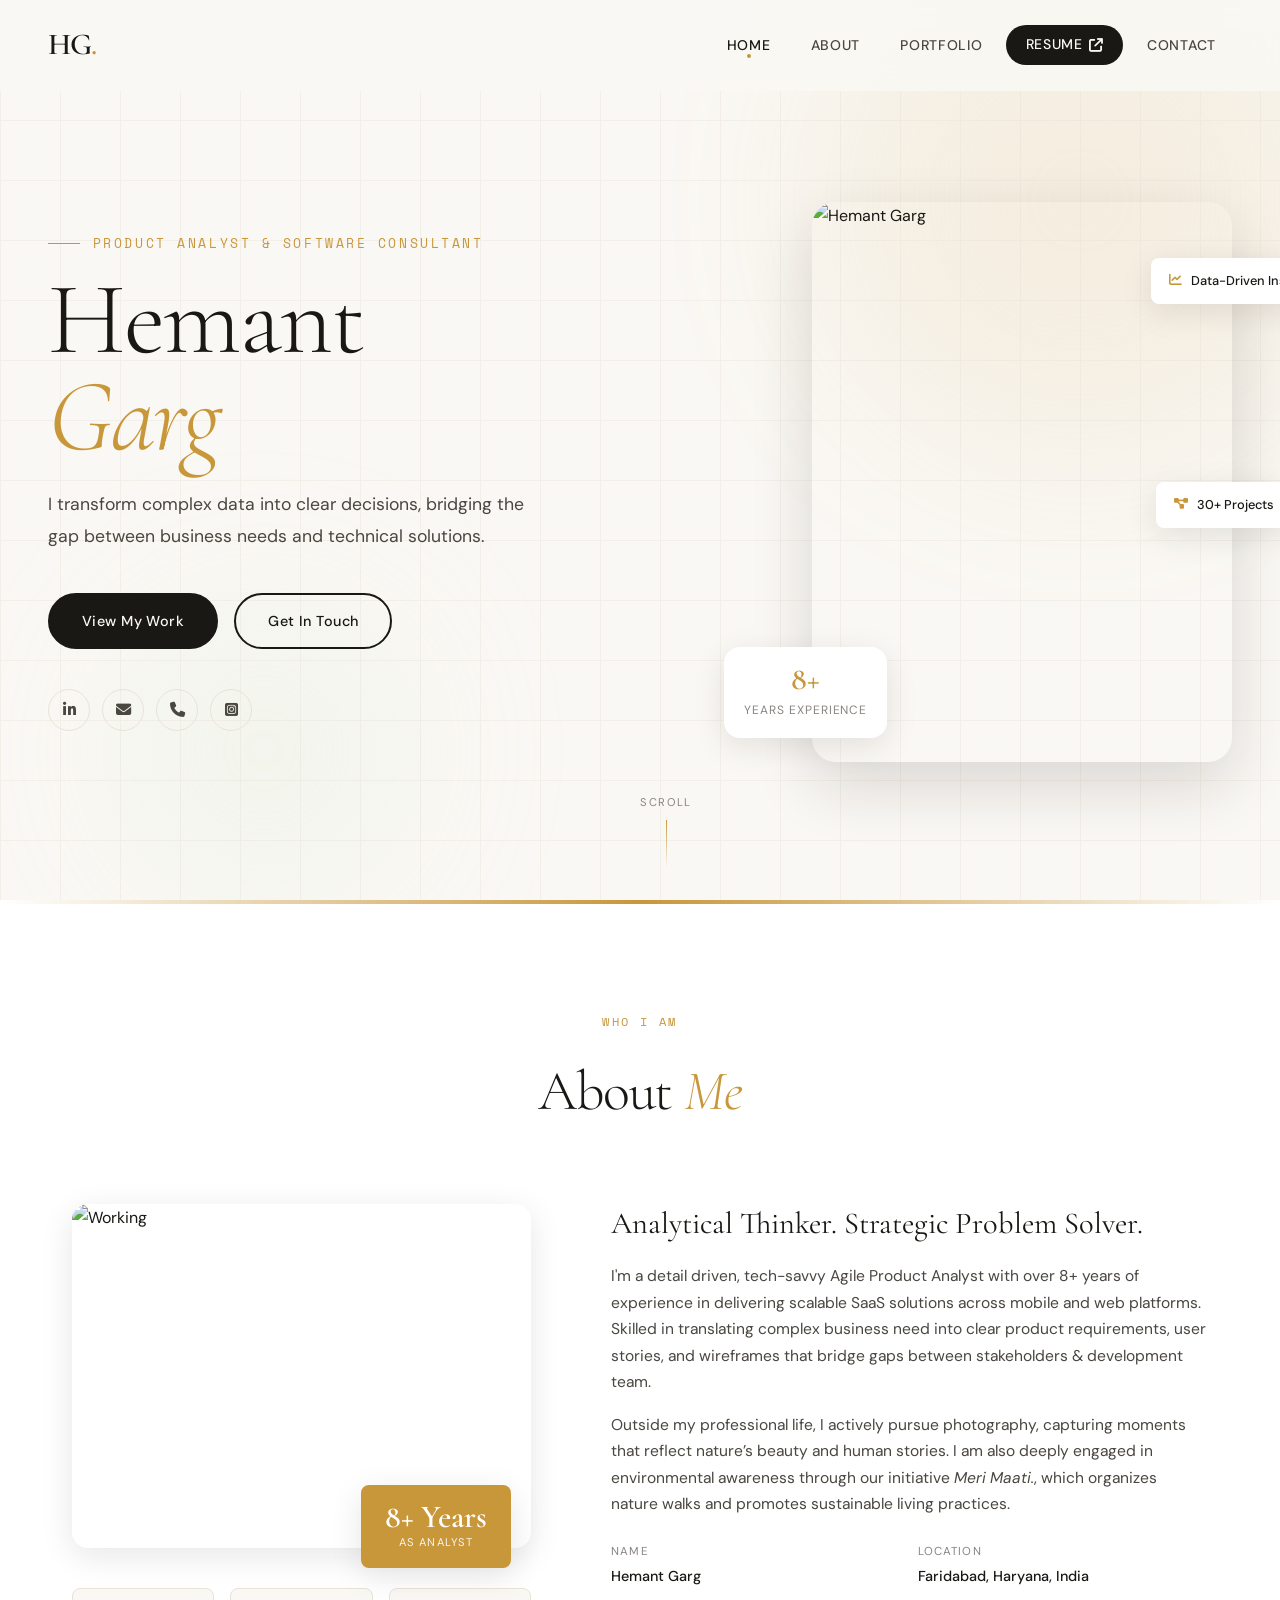
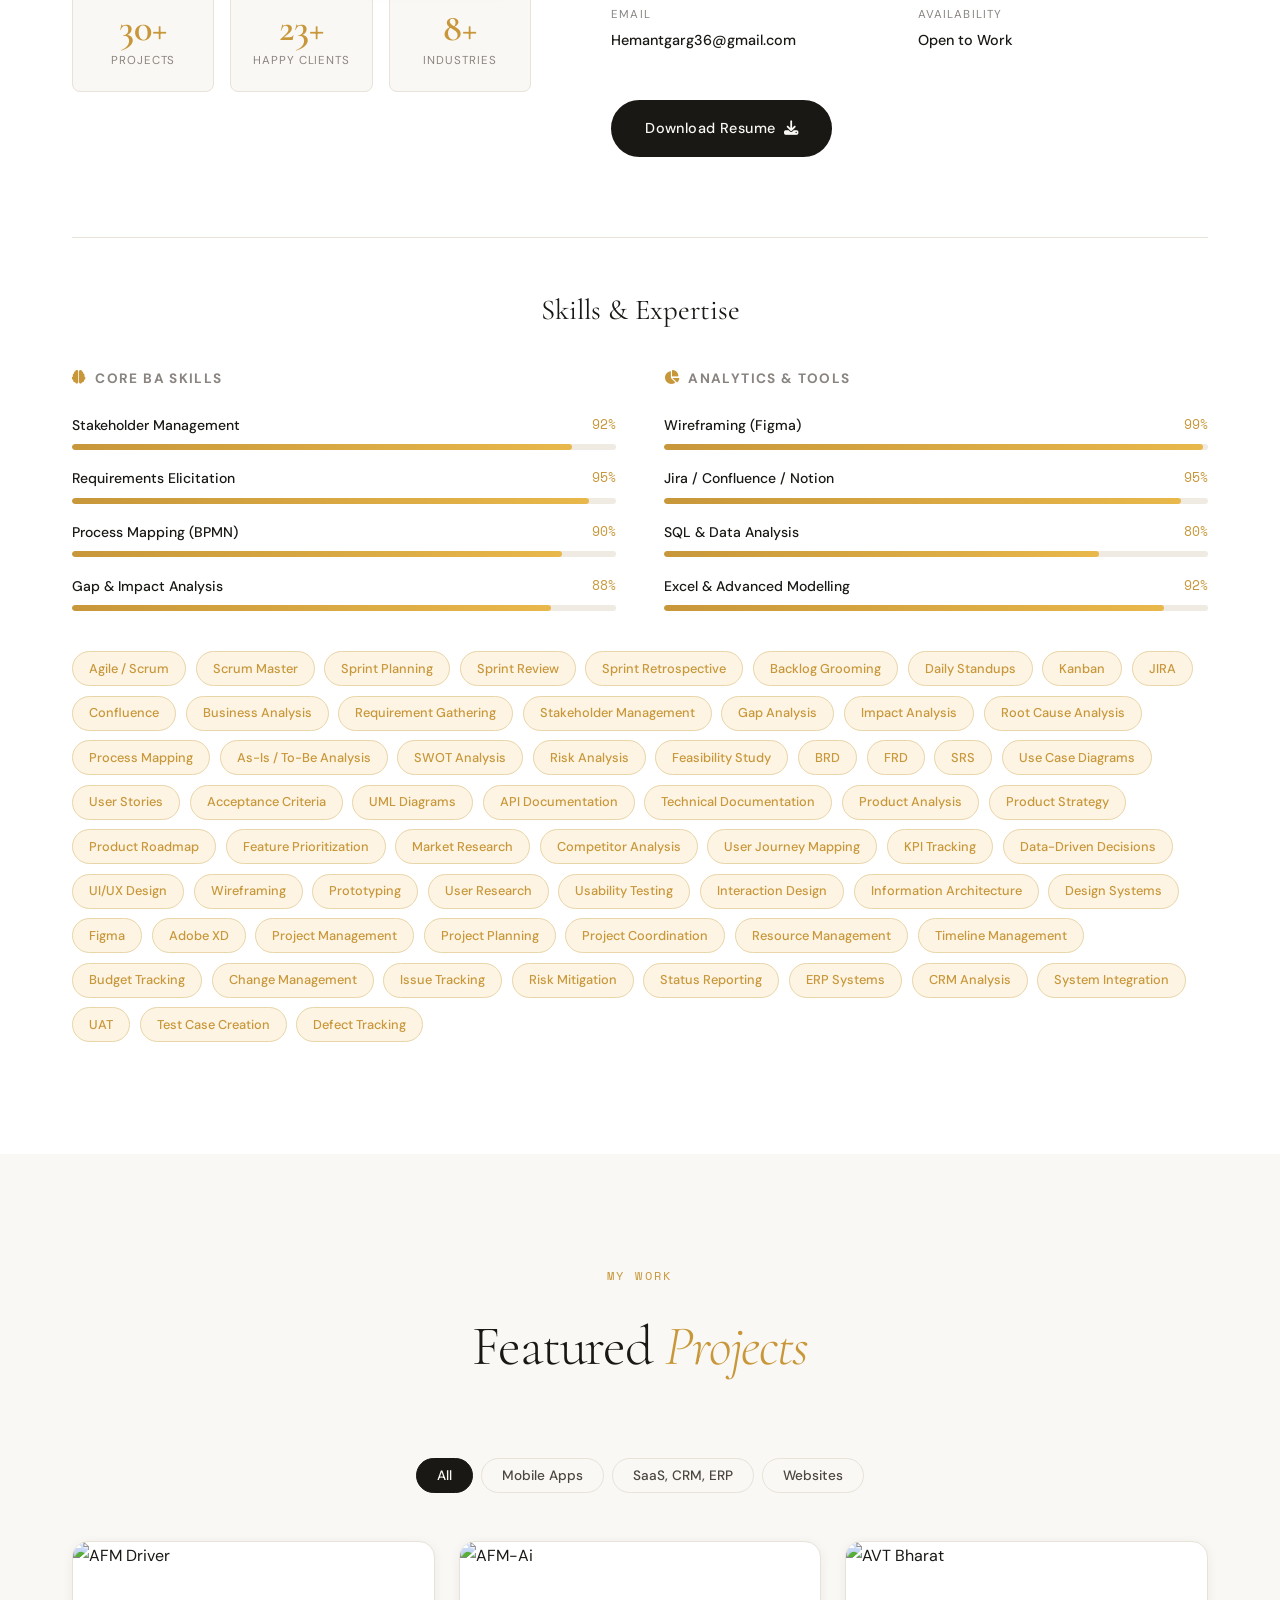
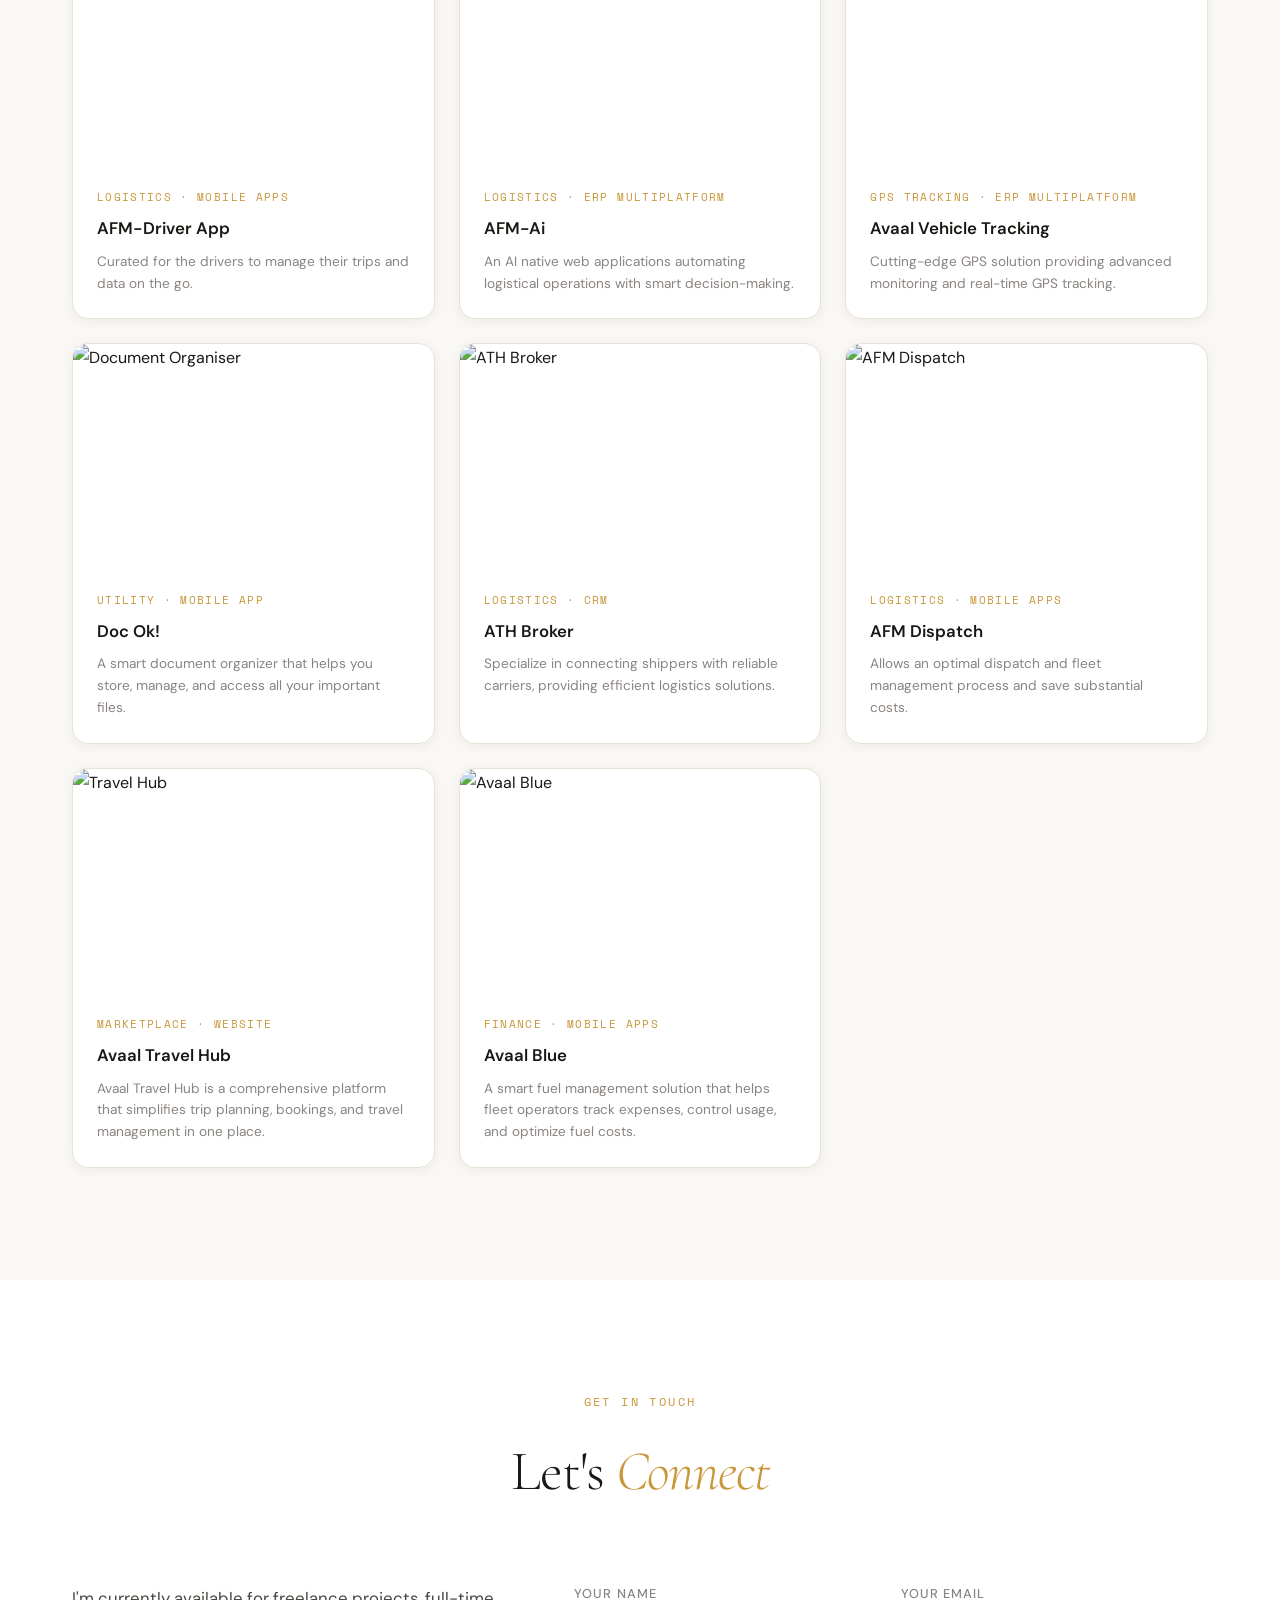
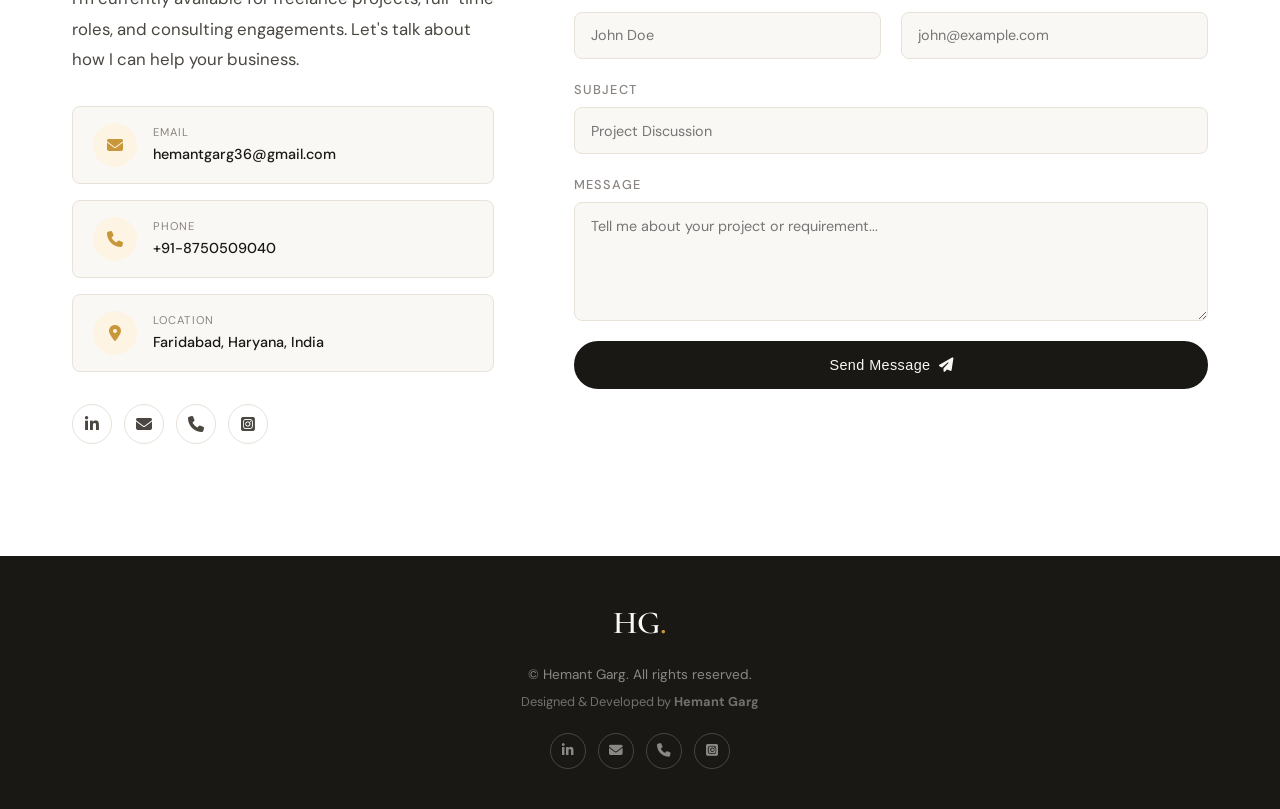
==== commit 5ce502a4: "Copyright fixed" ====
--- a/index.html
+++ b/index.html
@@ -103,7 +103,7 @@
     <div class="about-grid">
       <div class="about-left fade-in">
         <div class="about-img-container">
-          <img src="https://images.unsplash.com/photo-1551836022-4c4c79ecde51?w=500&q=80" alt="Working" class="about-img"/>
+          <img src="../portfolio/images/aboutme.png" alt="Working" class="about-img"/>
           <div class="about-exp-badge">
             <div class="exp-number">8+ Years</div>
             <div class="exp-label">as Analyst</div>
@@ -536,7 +536,7 @@
 <footer class="footer">
   <div class="footer-inner">
     <div class="footer-logo">HG<span class="dot">.</span></div>
-    <p class="footer-copy">© 2025 Hemant Garg. All rights reserved.</p>
+    <p class="footer-copy">© Hemant Garg. All rights reserved.</p>
     <p class="footer-credit">Designed & Developed by <strong>Hemant Garg</strong></p>
     <div class="footer-social">
         <a target="_blank" href="https://www.linkedin.com/in/hemant-garg-b49b9211a/" title="LinkedIn" aria-label="LinkedIn"><i class="fab fa-linkedin-in"></i></a>
